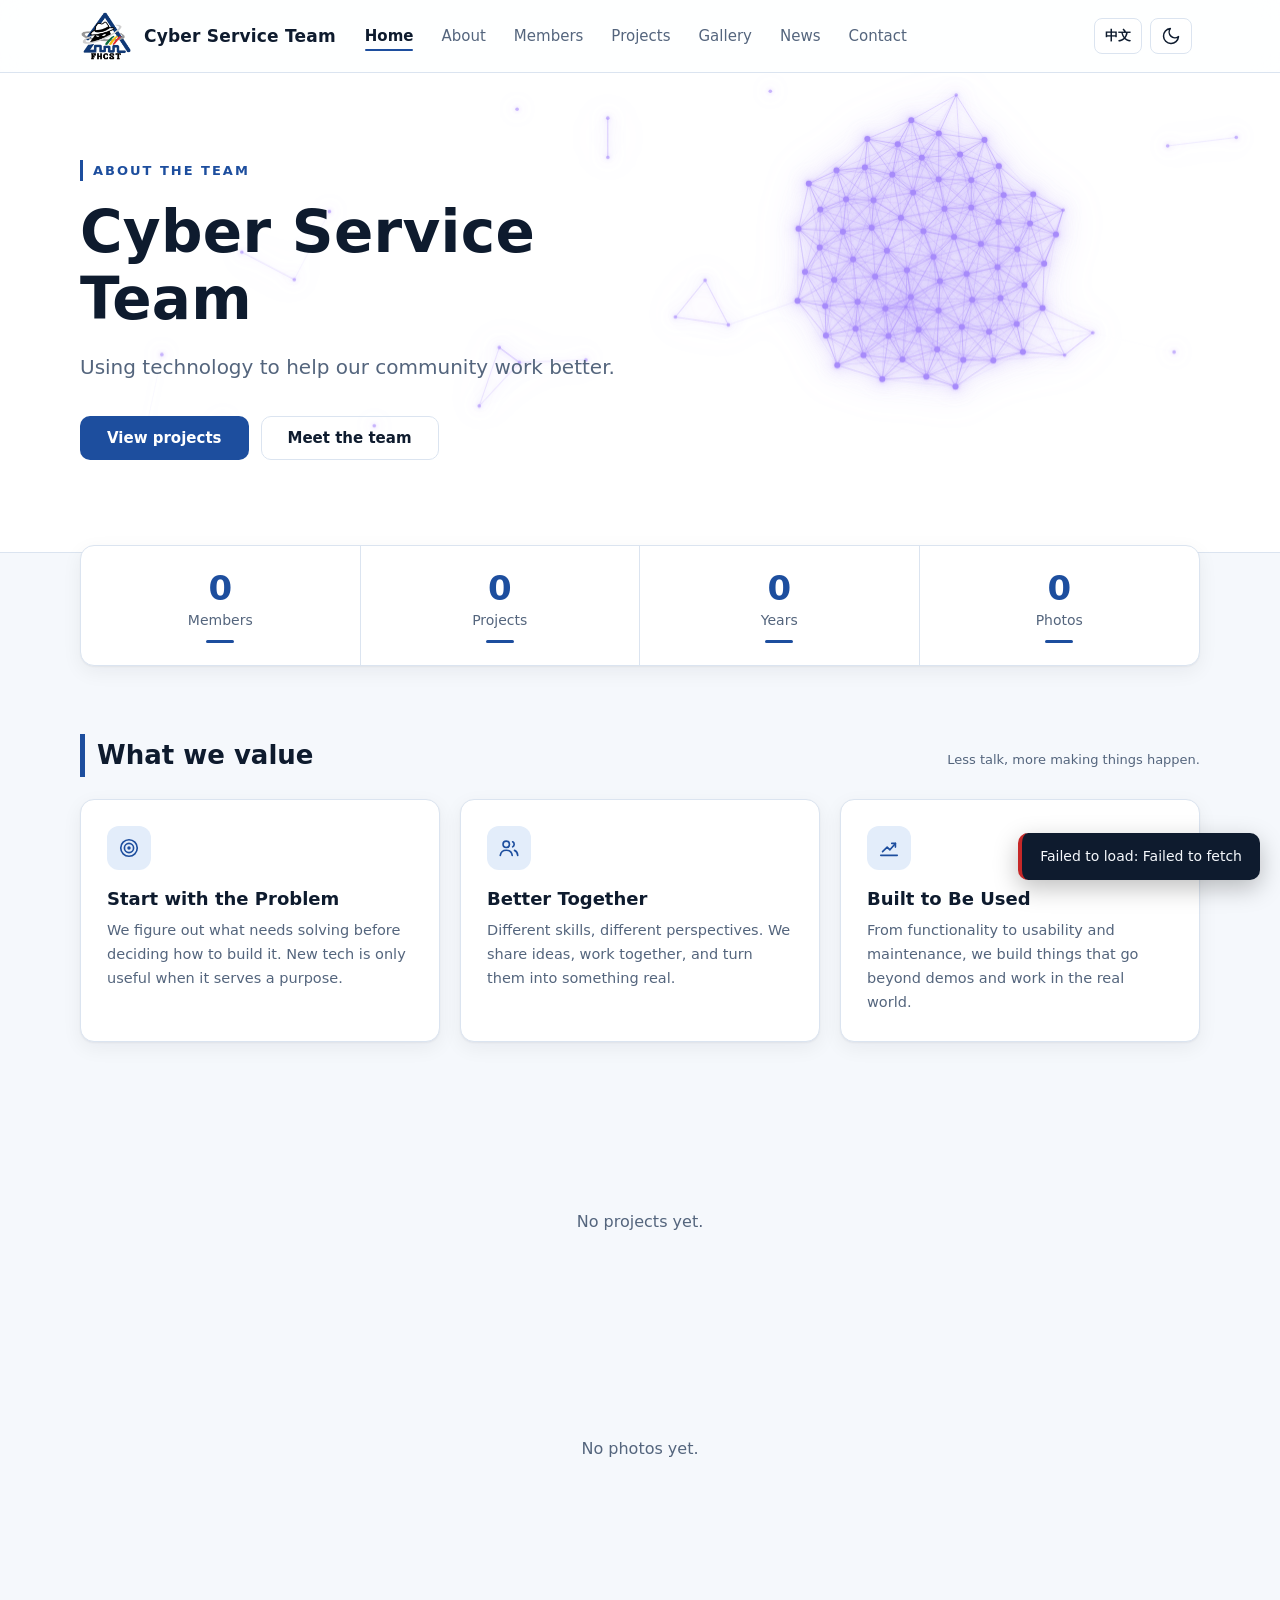
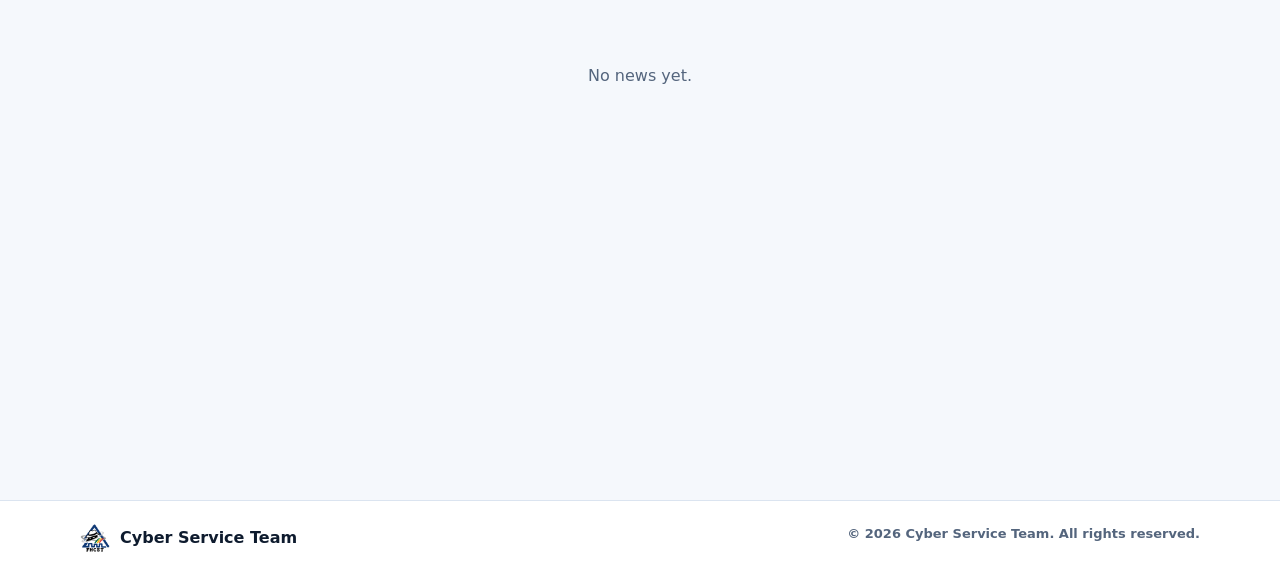
==== docs/index.html @ 02814e6d "Initial commit: clone of cst-introduce with new Apps Script backend Co-Authored-By: Claude Opus 5.5 " ====
<!DOCTYPE html>
<html lang="zh-Hant" data-theme="light">
<head>
  <meta charset="utf-8">
  <meta name="viewport" content="width=device-width, initial-scale=1">
  <meta name="referrer" content="no-referrer">
  <!-- 內容安全政策：只允許自己的腳本、Google 登入、以及 Apps Script API。
       若你的網域伺服器能設定 HTTP 標頭，建議同時在伺服器端設定（見 README）。 -->
  <meta http-equiv="Content-Security-Policy" content="default-src 'none'; script-src 'self' https://accounts.google.com/gsi/client; style-src 'self' https://accounts.google.com/gsi/style 'sha256-RU4sU0AaS8IBGZx8XrGt/pa9A5SLA3dQszGeqT5L3Kw='; img-src 'self' data: blob: https://lh3.googleusercontent.com; connect-src https://script.google.com https://script.googleusercontent.com https://accounts.google.com/gsi/; frame-src https://accounts.google.com/gsi/; form-action 'none'; base-uri 'none'; object-src 'none'">
  <title>團隊介紹</title>
  <link rel="icon" type="image/png" href="favicon.png">
  <link rel="stylesheet" href="style.css?v=8f4352ea60">
  <script src="theme-init.js?v=239436a4cf"></script>
</head>
<body>

  <div class="scroll-progress" id="scroll-progress" aria-hidden="true"></div>

  <a class="skip-link" href="#main" data-i18n="skip">跳到主要內容</a>

  <header class="site-header">
    <div class="header-inner">
      <a class="brand" href="#home-page" data-page="home-page"><span class="brand-mark" aria-hidden="true"><img src="logo.png" alt="" width="52" height="52"></span><span id="brand-name">Team</span></a>

      <nav class="nav-tabs" role="tablist" id="main-nav" data-i18n-aria="nav_label">
        <button class="tab-btn active" role="tab" data-page="home-page" data-i18n="nav_home">首頁</button>
        <button class="tab-btn" role="tab" data-page="team-page" data-i18n="nav_about">關於我們</button>
        <button class="tab-btn" role="tab" data-page="members-page" data-i18n="nav_members">成員</button>
        <button class="tab-btn" role="tab" data-page="projects-page" data-i18n="nav_projects">作品</button>
        <button class="tab-btn" role="tab" data-page="gallery-page" data-i18n="nav_gallery">相簿</button>
        <button class="tab-btn" role="tab" data-page="news-page" data-i18n="nav_news">最新消息</button>
        <button class="tab-btn" role="tab" data-page="contact-page" data-i18n="nav_contact">聯絡我們</button>
        <button class="tab-btn admin-only hidden" role="tab" data-page="admin-page" data-i18n="nav_admin">管理員設定</button>
      </nav>

      <div class="header-tools">
        <button class="icon-btn" id="btn-lang" type="button" data-i18n-aria="switch_lang"><span id="lang-label">EN</span></button>
        <button class="icon-btn" id="btn-theme" type="button" data-i18n-aria="switch_theme">
          <svg class="ic ic-moon" viewBox="0 0 24 24" aria-hidden="true"><path d="M21 12.8A9 9 0 1 1 11.2 3a7 7 0 0 0 9.8 9.8z"/></svg>
          <svg class="ic ic-sun" viewBox="0 0 24 24" aria-hidden="true"><circle cx="12" cy="12" r="4"/><path d="M12 2v2M12 20v2M4.9 4.9l1.4 1.4M17.7 17.7l1.4 1.4M2 12h2M20 12h2M4.9 19.1l1.4-1.4M17.7 6.3l1.4-1.4"/></svg>
        </button>
        <div class="login-area">
          <div class="user-info" id="user-status" role="status" aria-live="polite"></div>
          <div id="g-signin"></div>
          <button class="btn btn-ghost btn-sm hidden" id="btn-logout" type="button" data-i18n="logout">登出</button>
        </div>
      </div>
    </div>
  </header>

  <div class="mode-banner hidden" id="mode-banner" role="note"></div>

  <main id="main" tabindex="-1">

  <!-- ==================== 首頁 ==================== -->
  <div id="home-page" class="page">
    <section class="hero">
      <canvas class="hero-canvas" id="hero-canvas" aria-hidden="true"></canvas>
      <div class="hero-inner">
        <span class="eyebrow" data-i18n="hero_eyebrow">團隊介紹</span>
        <h1 class="hero-headline skeleton" id="home-title">Loading</h1>
        <p class="hero-tagline" id="home-tagline"></p>
        <div class="hero-cta">
          <button class="btn btn-primary btn-lg" type="button" data-page="projects-page" data-i18n="view_projects">查看作品</button>
          <button class="btn btn-secondary btn-lg" type="button" data-page="members-page" data-i18n="meet_members">認識成員</button>
        </div>
        <button class="btn btn-secondary btn-sm admin-only hidden hero-edit" type="button" data-act="open-home" data-i18n="edit_home">編輯首頁文字</button>
      </div>
    </section>

    <div class="container">
      <section class="stats" id="home-stats" data-i18n-aria="stats_label"></section>

      <section class="block c1">
        <div class="block-head"><h2 data-i18n="values_title">我們重視的事</h2><p class="hint" data-i18n="values_sub">比起漂亮的口號，我們更在意實際做出來的成果。</p>
          <button class="btn btn-primary btn-sm admin-only hidden" data-add="values" data-i18n="add_value">+ 新增價值</button></div>
        <div class="values-grid" id="home-values"></div>
      </section>

      <section class="block c2">
        <div class="block-head">
          <h2 data-i18n="featured_projects">精選作品</h2>
          <button class="link-btn" type="button" data-page="projects-page" data-i18n="all_projects">全部作品 →</button>
        </div>
        <div class="project-grid" id="home-projects"></div>
      </section>

      <section class="block c3">
        <div class="block-head">
          <h2 data-i18n="nav_gallery">相簿</h2>
          <button class="link-btn" type="button" data-page="gallery-page" data-i18n="all_photos">查看全部照片 →</button>
        </div>
        <div class="photo-strip" id="home-gallery"></div>
      </section>

      <section class="block c4">
        <div class="block-head">
          <h2 data-i18n="nav_news">最新消息</h2>
          <button class="link-btn" type="button" data-page="news-page" data-i18n="more_news">更多消息 →</button>
        </div>
        <div class="news-list" id="home-news"></div>
      </section>

      <section class="cta-band">
        <div>
          <h2 data-i18n="cta_title">想和我們一起合作嗎？</h2>
          <p data-i18n="cta_text">無論是合作提案，或只是想聊聊，都歡迎來信。</p>
        </div>
        <button class="btn btn-light btn-lg" type="button" data-page="contact-page" data-i18n="nav_contact">聯絡我們</button>
      </section>
    </div>
  </div>

  <div class="container">

    <!-- ==================== 關於我們 ==================== -->
    <div id="team-page" class="page hidden">
      <div class="page-title">
        <h2 data-i18n="nav_about">關於我們</h2>
        <button class="btn btn-primary admin-only hidden" data-act="open-team" data-i18n="edit_team">編輯團隊介紹</button>
      </div>

      <div class="card team-hero-card">
        <div class="team-hero">
          <img id="team-img" class="team-hero-img hidden" alt="">
          <div class="team-hero-overlay">
            <h3 class="team-hero-title skeleton" id="team-title">Loading</h3>
          </div>
        </div>
      </div>

      <div class="card">
        <div class="hero-desc team-description skeleton" id="team-desc"></div>
      </div>

      <div class="card">
        <div class="section-header">
          <h3 class="card-title flush" data-i18n="history">我們的歷程</h3>
          <button class="btn btn-primary btn-sm admin-only hidden" data-add="timeline" data-i18n="add_timeline">+ 新增歷程</button>
        </div>
        <ol class="timeline" id="timeline"></ol>
      </div>
    </div>

    <!-- ==================== 成員 ==================== -->
    <div id="members-page" class="page hidden">
      <div class="page-title">
        <h2 data-i18n="nav_members">成員</h2>
        <button class="btn btn-primary admin-only hidden" data-add="members" data-i18n="add_member">+ 新增成員</button>
      </div>
      <div class="member-grid" id="member-list"></div>
    </div>

    <div id="member-detail-page" class="page hidden">
      <div class="card">
        <button class="btn btn-secondary back-btn" data-act="back-members" data-i18n="back_members">← 返回成員</button>
        <div class="member-detail" id="member-detail-content"></div>
      </div>
    </div>

    <!-- ==================== 作品 ==================== -->
    <div id="projects-page" class="page hidden">
      <div class="page-title"><h2 data-i18n="nav_projects">作品</h2>
        <button class="btn btn-primary admin-only hidden" data-add="projects" data-i18n="add_project">+ 新增作品</button>
      </div>
      <div class="chips" id="project-filters" role="group" data-i18n-aria="project_filter"></div>
      <div class="project-grid" id="project-list"></div>
    </div>

    <!-- ==================== 相簿 ==================== -->
    <div id="gallery-page" class="page hidden">
      <div class="page-title"><h2 data-i18n="nav_gallery">相簿</h2>
        <button class="btn btn-primary admin-only hidden" data-add="photos" data-i18n="add_photo">+ 新增照片</button>
      </div>
      <div class="chips" id="gallery-filters" role="group" data-i18n-aria="album_filter"></div>
      <div class="photo-grid" id="gallery-list"></div>
    </div>

    <!-- ==================== 最新消息 ==================== -->
    <div id="news-page" class="page hidden">
      <div class="page-title"><h2 data-i18n="nav_news">最新消息</h2>
        <button class="btn btn-primary admin-only hidden" data-add="news" data-i18n="add_news">+ 新增消息</button>
      </div>
      <div class="news-list" id="news-list"></div>
    </div>

    <!-- ==================== 聯絡我們 ==================== -->
    <div id="contact-page" class="page hidden">
      <div class="page-title"><h2 data-i18n="nav_contact">聯絡我們</h2>
        <button class="btn btn-primary admin-only hidden" data-add="contact" data-i18n="add_contact">+ 新增聯絡方式</button>
      </div>
      <div class="contact-grid" id="contact-list"></div>
    </div>

    <!-- ==================== 管理員 ==================== -->
    <div id="admin-page" class="page hidden">
      <div class="card">
        <div class="section-header">
          <span class="section-title" data-i18n="admin_title">管理員名單控制</span>
          <div class="section-actions">
            <button class="btn btn-secondary btn-sm local-only hidden" data-act="reset-local" data-i18n="reset_local">重設本機資料</button>
            <button class="btn btn-primary" data-act="open-admin" data-i18n="add_admin">+ 新增管理員</button>
          </div>
        </div>
        <p class="hint" data-i18n="admin_desc">只有列表中的 Email 能取得此系統的編輯與管理權限。</p>
        <div class="table-wrap">
          <table class="admin-table">
            <thead><tr>
              <th data-i18n="th_name">姓名</th><th>Email</th><th data-i18n="th_action">操作</th>
            </tr></thead>
            <tbody id="admin-table-body"></tbody>
          </table>
        </div>
      </div>
    </div>

  </div>
  </main>

  <footer class="site-footer">
    <div class="footer-inner">
      <span class="footer-brand"><img src="logo.png" alt="" width="28" height="28"><span id="footer-name">Team</span></span>
      <span class="hint" id="copyright"></span>
    </div>
  </footer>

  
  
  <!-- 新增管理員 -->
  <div class="modal" id="add-admin-modal" role="dialog" aria-modal="true" aria-labelledby="add-admin-h">
    <div class="modal-content">
      <h3 id="add-admin-h" data-i18n="add_admin_title">新增管理員</h3>
      <div class="form-group"><label for="add-admin-name" data-i18n="admin_name">管理員姓名</label>
        <input type="text" id="add-admin-name" maxlength="100"></div>
      <div class="form-group"><label for="add-admin-email" data-i18n="admin_email">Google Email 帳號</label>
        <input type="email" id="add-admin-email" maxlength="200" placeholder="example@gmail.com"></div>
      <div class="modal-actions">
        <button class="btn btn-secondary" data-close="add-admin-modal" data-i18n="cancel">取消</button>
        <button class="btn btn-primary" id="btn-save-admin" data-act="save-admin" data-i18n="confirm_add">確定新增</button>
      </div>
    </div>
  </div>

  <!-- 通用項目編輯 -->
  <div class="modal" id="item-modal" role="dialog" aria-modal="true" aria-labelledby="item-modal-title">
    <div class="modal-content wide">
      <h3 id="item-modal-title"></h3>
      <div id="item-form"></div>
      <div class="modal-actions">
        <button class="btn btn-secondary" data-close="item-modal" data-i18n="cancel">取消</button>
        <button class="btn btn-primary" id="btn-save-item" data-act="save-item" data-i18n="save">儲存</button>
      </div>
    </div>
  </div>

  <!-- 網站文字編輯 -->
  <div class="modal" id="home-modal" role="dialog" aria-modal="true" aria-labelledby="home-modal-h">
    <div class="modal-content wide">
      <h3 id="home-modal-h" data-i18n="edit_home_title">編輯首頁文字</h3>
      <p class="hint" data-i18n="home_hint">每個欄位都有中文與英文版本；欄位留空或與預設相同，就使用預設文字。團隊名稱請到「關於我們」頁編輯。</p>
      <div id="home-form"></div>
      <div class="modal-actions">
        <button class="btn btn-secondary" data-close="home-modal" data-i18n="cancel">取消</button>
        <button class="btn btn-primary" id="btn-save-home" data-act="save-home" data-i18n="save">儲存</button>
      </div>
    </div>
  </div>

  <!-- 確認視窗 -->
  <div class="modal" id="confirm-modal" role="alertdialog" aria-modal="true" aria-labelledby="confirm-text">
    <div class="modal-content">
      <h3 id="confirm-text"></h3>
      <div class="modal-actions">
        <button class="btn btn-secondary" id="confirm-no" data-i18n="cancel">取消</button>
        <button class="btn btn-danger" id="confirm-yes" data-i18n="confirm_ok">確定</button>
      </div>
    </div>
  </div>

  <!-- 相片燈箱 -->
  <div class="modal lightbox" id="lightbox" role="dialog" aria-modal="true" aria-label="Photo viewer">
    <button class="lb-btn lb-close" id="lb-close" type="button" data-close="lightbox" data-i18n-aria="close">
      <svg class="ic" viewBox="0 0 24 24" aria-hidden="true"><path d="M6 6l12 12M18 6L6 18"/></svg></button>
    <button class="lb-btn lb-prev" id="lb-prev" type="button" data-i18n-aria="prev">
      <svg class="ic" viewBox="0 0 24 24" aria-hidden="true"><path d="M15 5l-7 7 7 7"/></svg></button>
    <figure class="lb-figure">
      <img id="lb-img" alt="">
      <figcaption><span id="lb-caption"></span><span class="lb-count" id="lb-count"></span></figcaption>
    </figure>
    <button class="lb-btn lb-next" id="lb-next" type="button" data-i18n-aria="next">
      <svg class="ic" viewBox="0 0 24 24" aria-hidden="true"><path d="M9 5l7 7-7 7"/></svg></button>
  </div>

  <button class="to-top" id="to-top" type="button" data-i18n-aria="to_top">
    <svg class="ic" viewBox="0 0 24 24" aria-hidden="true"><path d="M12 19V5M5 12l7-7 7 7"/></svg>
  </button>

  <div class="toast-box" id="toast-box" aria-live="polite"></div>

  <script src="config.js?v=2045615661"></script>
  <script src="app.js?v=21e61d7197"></script>
</body>
</html>
---- docs/style.css ----
/* ===== 設計變數：改這裡就能換整站配色 ===== */
:root,:root[data-theme="light"]{
  --bg:#f5f8fc; --surface:#ffffff; --surface2:#eaf0f8; --ink:#0e1b2e; --muted:#54657d; --line:#dbe4f0;
  --accent:#1d4e9e; --accent-d:#153e80; --accent-ink:#ffffff; --accent-soft:#e3edfa;
  --danger:#c62828; --ok:#1b8a4b;
  --shadow:0 1px 2px rgba(16,24,40,.05),0 6px 20px rgba(16,24,40,.06);
  --overlay:rgba(15,23,42,.55);
  --tone1:#dbe6fb; --tone2:#e3ecdf; --tone3:#f1e6d6; --tone4:#e6e1f2; --tone5:#d9ecec; --tone6:#f0dfe2;
  --tone-ink:#2b3445;
  --net:#a78bfa;
  --c1:#1d4e9e; --c1s:#e3edfa; --c2:#1d4e9e; --c2s:#e3edfa; --c3:#1d4e9e; --c3s:#e3edfa; --c4:#1d4e9e; --c4s:#e3edfa;
  --cta-bg:#0f3a72; --cta-ink:#ffffff; --cta-btn-ink:#0f3a72; --cta-deco1:#a78bfa; --cta-deco2:#6aa3ff;
  color-scheme:light;
}
:root[data-theme="dark"]{
  --bg:#0a1220; --surface:#101a2c; --surface2:#16233a; --ink:#e8eef8; --muted:#93a4bd; --line:#22334f;
  --accent:#6aa8ff; --accent-d:#9cc4ff; --accent-ink:#07111f; --accent-soft:#16284a;
  --danger:#ff7b7b; --ok:#4cc38a;
  --shadow:0 1px 2px rgba(0,0,0,.4),0 8px 24px rgba(0,0,0,.35);
  --overlay:rgba(2,6,14,.75);
  --tone1:#1c2a48; --tone2:#1f2e27; --tone3:#33291d; --tone4:#272238; --tone5:#1b3033; --tone6:#34232a;
  --tone-ink:#d5dbe6;
  --net:#4f8cff;
  --c1:#8dbbff; --c1s:#16284a; --c2:#8dbbff; --c2s:#16284a; --c3:#8dbbff; --c3s:#16284a; --c4:#8dbbff; --c4s:#16284a;
  --cta-bg:#16284a; --cta-ink:#e8eef8; --cta-btn-ink:#07111f; --cta-deco1:#5b4bd6; --cta-deco2:#274c99;
  color-scheme:dark;
}
:root{--radius:14px}

*{box-sizing:border-box;font-family:'PingFang TC','Microsoft JhengHei','Noto Sans TC',system-ui,-apple-system,'Segoe UI',sans-serif}
html{scroll-behavior:smooth}
body{background:var(--bg);margin:0;color:var(--ink);line-height:1.65;transition:background .25s,color .25s}
h1,h2,h3,p,figure{margin:0}
:focus-visible{outline:3px solid var(--accent);outline-offset:2px}
.hidden{display:none !important}
.c1{--cc:var(--c1);--cs:var(--c1s)}.c2{--cc:var(--c2);--cs:var(--c2s)}
.c3{--cc:var(--c3);--cs:var(--c3s)}.c4{--cc:var(--c4);--cs:var(--c4s)}
.skip-link{position:absolute;left:-999px;top:8px;background:var(--accent);color:var(--accent-ink);padding:8px 14px;border-radius:8px;z-index:3000}
.skip-link:focus{left:8px}
.ic{width:20px;height:20px;fill:none;stroke:currentColor;stroke-width:1.8;stroke-linecap:round;stroke-linejoin:round}

/* ---------- Header ---------- */
.site-header{position:sticky;top:0;z-index:60;background:color-mix(in srgb,var(--surface) 88%,transparent);
  backdrop-filter:blur(12px);border-bottom:1px solid var(--line)}
.header-inner{max-width:1160px;margin:0 auto;padding:10px 20px;display:flex;align-items:center;gap:16px;flex-wrap:wrap}
.brand{display:flex;align-items:center;gap:12px;font-weight:800;font-size:17px;color:var(--ink);text-decoration:none;letter-spacing:.2px}
.brand-mark{display:inline-grid;place-items:center;flex-shrink:0}
.brand-mark img{width:52px;height:52px;object-fit:contain;display:block;transition:transform .3s cubic-bezier(.2,.9,.3,1.3)}
.brand:hover .brand-mark img{transform:scale(1.08) rotate(-3deg)}
.footer-brand{display:inline-flex;align-items:center;gap:10px}
.footer-brand img{width:30px;height:30px;object-fit:contain;display:block}
/* 夜間：以白色細描邊讓黑色的帽子與文字在深色背景上仍清楚可見 */
:root[data-theme="dark"] .brand-mark img,:root[data-theme="dark"] .footer-brand img{
  filter:drop-shadow(1px 0 0 #fff) drop-shadow(-1px 0 0 #fff) drop-shadow(0 1px 0 #fff) drop-shadow(0 -1px 0 #fff)}
.nav-tabs{display:flex;gap:2px;flex:1;overflow-x:auto;scrollbar-width:none}
.nav-tabs::-webkit-scrollbar{display:none}
.tab-btn{border:none;background:none;cursor:pointer;color:var(--muted);font-size:15px;padding:8px 13px;border-radius:8px;white-space:nowrap;
  position:relative;transition:color .2s,background .2s}
.tab-btn:hover{color:var(--ink);background:var(--surface2)}
.tab-btn.active{color:var(--ink);font-weight:700}
.tab-btn::after{content:"";position:absolute;left:13px;right:13px;bottom:2px;height:2px;border-radius:2px;background:var(--accent);transform:scaleX(0);transition:transform .3s cubic-bezier(.2,.7,.2,1)}
.tab-btn.active::after{transform:scaleX(1)}
.tab-btn:hover::after{transform:scaleX(.5)}
.tab-btn.active:hover::after{transform:scaleX(1)}
.header-tools{display:flex;align-items:center;gap:8px}
.icon-btn{height:36px;min-width:36px;padding:0 10px;border-radius:8px;border:1px solid var(--line);background:var(--surface);color:var(--ink);
  cursor:pointer;display:inline-flex;align-items:center;justify-content:center;font-size:13px;font-weight:700;transition:background .2s,border-color .2s}
.icon-btn:hover{background:var(--surface2);border-color:var(--muted)}
.ic-sun{display:none}
:root[data-theme="dark"] .ic-sun{display:block}
:root[data-theme="dark"] .ic-moon{display:none}
.login-area{display:flex;align-items:center;gap:8px}
.user-info{font-size:13px;color:var(--muted);max-width:220px;overflow:hidden;text-overflow:ellipsis;white-space:nowrap}
#g-signin{min-height:34px;display:flex;align-items:center}

/* ---------- Layout ---------- */
main:focus{outline:none}
.container{max-width:1160px;margin:0 auto;padding:36px 20px 20px}
.page{animation:fade .3s ease}
@keyframes fade{from{opacity:0;transform:translateY(6px)}to{opacity:1;transform:none}}
.page-title{display:flex;justify-content:space-between;align-items:center;gap:12px;flex-wrap:wrap;margin-bottom:24px}
.page-title h2{font-size:30px;font-weight:800;letter-spacing:.2px}
.card{background:var(--surface);border-radius:var(--radius);padding:30px;margin-bottom:24px;box-shadow:var(--shadow);border:1px solid var(--line)}
.card-title{font-size:20px;margin-bottom:18px}
.section-header{display:flex;justify-content:space-between;align-items:center;margin-bottom:16px;gap:10px;flex-wrap:wrap}
.section-title{font-size:20px;font-weight:700}
.hint{color:var(--muted);font-size:13px}

/* ---------- Buttons ---------- */
.btn{padding:9px 18px;border:1px solid transparent;border-radius:10px;cursor:pointer;font-size:14px;font-weight:600;
  background:var(--surface2);color:var(--ink);transition:background .2s,border-color .2s,transform .1s}
.btn:active{transform:scale(.98)}
.btn:disabled{cursor:not-allowed;opacity:.6}
.btn-primary{background:var(--accent);color:var(--accent-ink)}
.btn-primary:hover{background:var(--accent-d)}
.btn-secondary{background:transparent;border-color:var(--line);color:var(--ink)}
.btn-secondary:hover{background:var(--surface2);border-color:var(--muted)}
.btn-danger{background:var(--danger);color:#fff}
.btn-ghost{background:transparent;border-color:var(--line);color:var(--muted)}
.btn-ghost:hover{color:var(--ink);border-color:var(--muted)}
.btn-lg{padding:12px 26px;font-size:15px}
.btn-sm{padding:5px 12px;font-size:13px}
.link-btn{border:none;background:none;color:var(--accent);font-weight:700;cursor:pointer;font-size:15px;padding:0}
.link-btn:hover{text-decoration:underline}
.back-btn{margin-bottom:26px}

/* ---------- Hero ---------- */
.hero{background:var(--surface);border-bottom:1px solid var(--line);padding:84px 20px 92px;position:relative;overflow:hidden}
.hero::before{display:none;content:"";position:absolute;inset:0;opacity:.5;
  background-image:linear-gradient(var(--line) 1px,transparent 1px),linear-gradient(90deg,var(--line) 1px,transparent 1px);
  background-size:48px 48px;mask-image:linear-gradient(90deg,transparent 30%,#000 100%);-webkit-mask-image:linear-gradient(90deg,transparent 30%,#000 100%)}
.hero-inner{position:relative;max-width:1160px;margin:0 auto;padding:0 20px}
.eyebrow{display:inline-block;color:var(--c4);font-size:13px;font-weight:700;letter-spacing:2px;text-transform:uppercase;
  border-left:3px solid var(--c4);padding-left:10px;margin-bottom:18px}
.hero-headline{font-size:clamp(34px,5.5vw,58px);font-weight:900;line-height:1.15;max-width:640px;letter-spacing:.3px}
.hero-tagline{font-size:clamp(16px,2vw,20px);color:var(--muted);margin-top:18px;max-width:560px}
.hero-cta{display:flex;gap:12px;flex-wrap:wrap;margin-top:32px}

/* ---------- Stats ---------- */
.stats{display:grid;grid-template-columns:repeat(4,1fr);margin-top:-44px;position:relative;z-index:3;background:var(--surface);
  border:1px solid var(--line);border-radius:var(--radius);box-shadow:var(--shadow)}
.stat{padding:22px;text-align:center;border-right:1px solid var(--line)}
.stat:last-child{border-right:none}
.stat-num{font-size:34px;font-weight:800;color:var(--cc);line-height:1.2}
.stat::after{content:"";display:block;width:28px;height:3px;border-radius:3px;background:var(--cc);margin:8px auto 0}
.stat-label{color:var(--muted);font-size:14px}

/* ---------- Blocks ---------- */
.block{margin-top:68px}
.block-head{display:flex;align-items:baseline;justify-content:space-between;gap:12px;flex-wrap:wrap;margin-bottom:22px}
.block-head h2{font-size:26px;font-weight:800;border-left:5px solid var(--cc,var(--accent));padding-left:12px}
.values-grid{display:grid;grid-template-columns:repeat(3,1fr);gap:20px}
.value-card{border-top:3px solid var(--cc);background:var(--surface);border:1px solid var(--line);border-radius:var(--radius);padding:26px;box-shadow:var(--shadow)}
.value-icon{width:44px;height:44px;border-radius:12px;background:var(--cs,var(--accent-soft));color:var(--cc,var(--accent));display:grid;place-items:center;margin-bottom:14px}
.value-icon .ic{width:22px;height:22px}
.value-card h3{font-size:18px;margin-bottom:6px}
.value-card p{color:var(--muted);font-size:14.5px}
.cta-band{margin:76px 0 30px;background:var(--cta-bg);color:var(--cta-ink);border-radius:var(--radius);
  padding:36px;display:flex;align-items:center;justify-content:space-between;gap:20px;flex-wrap:wrap;position:relative;overflow:hidden}
.cta-band::before{content:"";position:absolute;right:230px;top:-70px;width:150px;height:150px;border-radius:50%;background:var(--cta-deco1);opacity:.9}
.cta-band::after{content:"";position:absolute;right:370px;bottom:-56px;width:100px;height:100px;border-radius:30px;background:var(--cta-deco2);opacity:.85;transform:rotate(20deg)}
.cta-band>*{position:relative;z-index:1}
.cta-band h2{font-size:24px;margin-bottom:6px}.cta-band p{opacity:.85}
.btn-light{background:#fff;color:var(--cta-btn-ink)}.btn-light:hover{background:#f1f5f9}

/* ---------- Projects ---------- */
.chips{display:flex;gap:8px;flex-wrap:wrap;margin-bottom:22px}
.chip{border:1px solid var(--line);background:var(--surface);color:var(--muted);padding:6px 16px;border-radius:999px;cursor:pointer;font-size:14px}
.chip:hover{border-color:var(--accent);color:var(--accent)}
.chip.active{background:var(--cc,var(--accent));border-color:var(--cc,var(--accent));color:#fff}
:root[data-theme="dark"] .chip.active{color:#0b1220}
.project-grid{display:grid;grid-template-columns:repeat(3,minmax(0,1fr));gap:22px}
.project-card{background:var(--surface);border:1px solid var(--line);border-radius:var(--radius);overflow:hidden;box-shadow:var(--shadow);
  transition:transform .2s,border-color .2s}
.project-card:hover{transform:translateY(-4px);border-color:var(--muted)}
.project-cover{height:140px;display:flex;align-items:flex-end;padding:14px 18px;font-size:64px;font-weight:900;line-height:1;background:var(--cs);color:var(--cc);position:relative;overflow:hidden}
.project-cover::after{content:"";position:absolute;right:-26px;top:-26px;width:110px;height:110px;border-radius:50%;background:var(--cc);opacity:.18}
.project-cover span{position:relative;opacity:.85}
.project-body{padding:20px}
.tag{display:inline-block;background:var(--cs,var(--accent-soft));color:var(--cc,var(--accent));font-size:12px;font-weight:700;padding:2px 10px;border-radius:6px;margin-bottom:8px}
.project-body h3{font-size:18px;margin-bottom:6px}
.project-body p{color:var(--muted);font-size:14.5px}

/* ---------- Gallery ---------- */
.photo-grid{columns:3;column-gap:18px}
.photo{display:block;width:100%;break-inside:avoid;margin:0 0 18px;padding:0;border:1px solid var(--line);border-radius:12px;overflow:hidden;
  background:var(--surface);cursor:zoom-in;position:relative;box-shadow:var(--shadow);text-align:left;font:inherit;color:inherit}
.photo img{display:block;width:100%;height:auto;transition:transform .35s}
.photo:hover img{transform:scale(1.03)}
.photo-cap{position:absolute;left:0;right:0;bottom:0;padding:26px 14px 10px;color:#fff;font-size:13.5px;opacity:0;transition:opacity .2s;
  background:linear-gradient(transparent,rgba(0,0,0,.65))}
.photo:hover .photo-cap,.photo:focus-visible .photo-cap{opacity:1}
.photo-strip{display:grid;grid-template-columns:repeat(6,1fr);gap:12px}
.photo-strip .photo{margin:0;aspect-ratio:1/1}
.photo-strip .photo img{height:100%;object-fit:cover}

.lightbox{background:var(--overlay);flex-direction:row;gap:14px;padding:16px}
.lb-figure{max-width:min(1000px,calc(100% - 140px));max-height:100%;display:flex;flex-direction:column;align-items:center;gap:12px}
.lb-figure img{max-width:100%;max-height:78vh;border-radius:10px;background:var(--surface)}
.lb-figure figcaption{color:#fff;font-size:15px;text-align:center;display:flex;flex-direction:column;gap:2px}
.lb-count{opacity:.65;font-size:13px}
.lb-btn{width:46px;height:46px;border-radius:50%;border:1px solid rgba(255,255,255,.35);background:rgba(255,255,255,.1);color:#fff;
  cursor:pointer;display:grid;place-items:center;flex-shrink:0}
.lb-btn:hover{background:rgba(255,255,255,.22)}
.lb-close{position:absolute;top:16px;right:16px}

/* ---------- News ---------- */
.news-list{display:flex;flex-direction:column;gap:14px}
.news-item{display:flex;gap:20px;align-items:flex-start;background:var(--surface);border:1px solid var(--line);border-radius:var(--radius);padding:20px 24px;box-shadow:var(--shadow)}
.news-date{flex-shrink:0;text-align:center;color:var(--cc);border-radius:12px;padding:8px 14px;min-width:72px;background:var(--cs)}
.news-date b{display:block;font-size:24px;line-height:1.1}.news-date span{font-size:12px;opacity:.85}
.news-item h3{font-size:18px;margin-bottom:4px}.news-item p{color:var(--muted);font-size:14.5px}

/* ---------- Contact ---------- */
.contact-grid{display:grid;grid-template-columns:repeat(3,1fr);gap:20px}
.contact-card{border-top:3px solid var(--cc);background:var(--surface);border:1px solid var(--line);border-radius:var(--radius);padding:28px;text-align:center;box-shadow:var(--shadow)}
.contact-card .value-icon{margin:0 auto 14px}
.contact-card h3{font-size:17px;margin-bottom:6px}
.contact-card p{color:var(--muted);word-break:break-all}

/* ---------- About ---------- */
.team-hero-card{padding:0;overflow:hidden}
.team-hero{position:relative;min-height:340px;background:var(--surface2);display:flex;align-items:center;justify-content:center;overflow:hidden}
.team-hero:has(.team-hero-img.hidden){min-height:130px;justify-content:flex-start}
.team-hero-img{width:100%;height:340px;object-fit:cover;display:block}
.team-hero-overlay{position:absolute;left:0;right:0;bottom:0;padding:60px 32px 26px;background:linear-gradient(transparent,rgba(0,0,0,.72))}
.team-hero:has(.team-hero-img.hidden) .team-hero-overlay{position:static;background:none}
.team-hero-title{color:#fff;font-size:32px}
.team-hero:has(.team-hero-img.hidden) .team-hero-title{color:var(--ink)}
.hero-desc{line-height:2;color:var(--muted);white-space:pre-wrap;font-size:16px;min-height:100px}
.timeline{list-style:none;margin:0;padding:0 0 0 22px;border-left:2px solid var(--line)}
.timeline li{position:relative;padding:0 0 22px 22px}
.timeline li::before{content:"";position:absolute;left:-30px;top:7px;width:10px;height:10px;border-radius:50%;background:var(--cc,var(--accent));box-shadow:0 0 0 4px var(--surface)}
.timeline b{color:var(--cc,var(--ink))}
.timeline p{color:var(--muted);font-size:14.5px}

/* ---------- Members ---------- */
.member-grid{display:grid;grid-template-columns:repeat(3,minmax(0,1fr));gap:22px}
.member-wrap{display:flex;flex-direction:column;gap:10px}
.member-card{border-top:3px solid var(--cc);background:var(--surface);border:1px solid var(--line);border-radius:var(--radius);padding:28px 22px;text-align:center;cursor:pointer;
  transition:transform .2s,border-color .2s;width:100%;font:inherit;color:inherit;box-shadow:var(--shadow)}
.member-card:hover,.member-card:focus-visible{transform:translateY(-4px)}
.member-card-avatar{width:120px;height:120px;border-radius:50%;object-fit:cover;margin-bottom:14px;background:var(--surface2);border:3px solid var(--surface);
  box-shadow:0 0 0 3px var(--cs)}
.member-card-name{font-size:20px;font-weight:800}
.member-card-role{color:var(--cc,var(--accent));font-size:14.5px;font-weight:600;margin-top:2px}
.member-card-hint{color:var(--muted);font-size:13px;margin-top:12px}
.member-card-admin{display:flex;justify-content:center;gap:8px}
.member-detail{max-width:820px;margin:0 auto}
.member-detail-header{display:flex;align-items:center;gap:32px;padding-bottom:28px;border-bottom:1px solid var(--line)}
.member-detail-avatar{width:170px;height:170px;border-radius:50%;object-fit:cover;flex-shrink:0;box-shadow:0 0 0 1px var(--line);background:var(--surface2)}
.member-detail-name{font-size:32px;font-weight:800;margin:0 0 6px}
.member-detail-role{color:var(--cc,var(--accent));font-size:19px;font-weight:600}
.member-detail-body{padding-top:28px}
.member-detail-body h3{margin-bottom:12px}
.member-detail-responsibilities{font-size:16px;line-height:2;white-space:pre-wrap;color:var(--muted);background:var(--surface2);border-radius:12px;padding:22px}
.empty{color:var(--muted);text-align:center;grid-column:1/-1;padding:34px 0}

/* ---------- Admin ---------- */
.table-wrap{overflow-x:auto}
.admin-table{width:100%;border-collapse:collapse;margin-top:14px}
.admin-table th,.admin-table td{border-bottom:1px solid var(--line);padding:12px;text-align:left}
.admin-table th{color:var(--muted);font-size:13px;font-weight:600}

/* ---------- Footer ---------- */
.site-footer{margin-top:50px;border-top:1px solid var(--line);background:var(--surface)}
.footer-inner{max-width:1160px;margin:0 auto;padding:22px 20px;display:flex;justify-content:space-between;gap:10px;flex-wrap:wrap;font-weight:700}

/* ---------- Modal / form / toast ---------- */
.modal{display:none;position:fixed;inset:0;background:var(--overlay);backdrop-filter:blur(3px);justify-content:center;align-items:center;z-index:1000;padding:20px}
.modal-content{background:var(--surface);color:var(--ink);padding:28px;border-radius:var(--radius);width:480px;max-width:100%;max-height:90vh;overflow-y:auto;
  box-shadow:0 24px 60px rgba(0,0,0,.35);border:1px solid var(--line);animation:fade .2s ease}
.modal-content h3{margin-bottom:16px;font-size:20px}
.modal-actions{display:flex;justify-content:flex-end;gap:8px;margin-top:8px}
.form-group{margin-bottom:15px}
.form-group label{display:block;margin-bottom:5px;font-weight:700;font-size:14px}
.form-group input,.form-group textarea{width:100%;padding:10px 12px;border:1px solid var(--line);border-radius:10px;font-size:14px;background:var(--bg);color:var(--ink)}
.form-group input:focus,.form-group textarea:focus{border-color:var(--accent);outline:none;box-shadow:0 0 0 3px var(--accent-soft)}
.img-preview{display:block;max-width:100%;max-height:160px;margin-top:8px;border-radius:10px}
.toast-box{position:fixed;right:20px;bottom:20px;display:flex;flex-direction:column;gap:10px;z-index:2000;max-width:calc(100% - 40px)}
.toast{background:var(--ink);color:var(--bg);padding:12px 18px;border-radius:10px;box-shadow:0 8px 24px rgba(0,0,0,.25);font-size:14px;animation:fade .25s ease;border-left:4px solid var(--accent)}
.toast.error{border-left-color:var(--danger)}.toast.ok{border-left-color:var(--ok)}
.skeleton{background:linear-gradient(90deg,var(--surface2) 25%,var(--line) 50%,var(--surface2) 75%);background-size:200% 100%;
  animation:shine 1.3s infinite;border-radius:8px;color:transparent !important}
@keyframes shine{to{background-position:-200% 0}}

/* ---------- Responsive ---------- */
@media (max-width:760px){.cta-band::before,.cta-band::after{display:none}}
@media (max-width:960px){
  .stats{grid-template-columns:repeat(2,1fr)}
  .stat:nth-child(2){border-right:none}.stat:nth-child(-n+2){border-bottom:1px solid var(--line)}
  .values-grid,.project-grid,.member-grid,.contact-grid{grid-template-columns:repeat(2,minmax(0,1fr))}
  .photo-grid{columns:2}.photo-strip{grid-template-columns:repeat(3,1fr)}
}
@media (max-width:640px){
  .header-inner{gap:8px;padding:10px 14px}
  .nav-tabs{order:3;flex:0 0 100%}
  .header-tools{margin-left:auto}
  .user-info{display:none}
  .hero{padding:56px 6px 76px}
  .values-grid,.project-grid,.member-grid,.contact-grid{grid-template-columns:1fr}
  .photo-grid{columns:1}.photo-strip{grid-template-columns:repeat(2,1fr)}
  .container{padding:28px 14px 10px}
  .card{padding:20px}
  .member-detail-header{flex-direction:column;text-align:center}
  .member-detail-avatar{width:140px;height:140px}
  .news-item{flex-direction:column;gap:12px}
  .cta-band{padding:24px}
  .lightbox{flex-wrap:wrap;align-content:center}
  .lb-figure{max-width:100%;order:1;flex:0 0 100%}
  .lb-prev{order:2}.lb-next{order:3}
}
@media (prefers-reduced-motion:reduce){*{animation:none !important;transition:none !important}html{scroll-behavior:auto}}


/* ================= 動態效果 ================= */
.scroll-progress{position:fixed;left:0;top:0;height:3px;width:100%;transform:scaleX(0);transform-origin:left;z-index:3000;
  background:linear-gradient(90deg,var(--accent),var(--net));pointer-events:none}
.site-header{transition:box-shadow .3s,background .3s}
.site-header.scrolled{box-shadow:0 4px 20px rgba(16,24,40,.10)}
.site-header .header-inner{transition:padding .3s}
.site-header.scrolled .header-inner{padding-top:6px;padding-bottom:6px}

/* 捲動進場 */
:root .reveal{opacity:0;transform:translateY(26px);transition:opacity .65s ease,transform .65s cubic-bezier(.2,.7,.2,1)}
:root .reveal.in{opacity:1;transform:none}
:root .reveal:nth-child(2){transition-delay:.08s}:root .reveal:nth-child(3){transition-delay:.16s}
:root .reveal:nth-child(4){transition-delay:.24s}:root .reveal:nth-child(5){transition-delay:.32s}:root .reveal:nth-child(6){transition-delay:.4s}

/* 首頁橫幅依序進場 */
.hero-inner>*{animation:rise .8s cubic-bezier(.2,.7,.2,1) both}
.hero-inner>:nth-child(2){animation-delay:.1s}.hero-inner>:nth-child(3){animation-delay:.2s}.hero-inner>:nth-child(4){animation-delay:.3s}
@keyframes rise{from{opacity:0;transform:translateY(24px)}to{opacity:1;transform:none}}
@keyframes pop{from{opacity:0;transform:scale(.6) rotate(-8deg)}to{opacity:1;transform:none}}
@keyframes bob{0%,100%{transform:translateY(0)}50%{transform:translateY(-12px)}}
.cta-band::before{animation:bob 7s ease-in-out infinite}
.cta-band::after{animation:bob 6s ease-in-out -2s infinite}
.eyebrow{position:relative}

/* 互動回饋 */
.btn,.chip,.icon-btn{transition:transform .2s,background .2s,border-color .2s,box-shadow .2s,color .2s}
.btn-primary:hover,.btn-light:hover{transform:translateY(-2px);box-shadow:0 8px 18px rgba(29,78,158,.30)}
.btn-secondary:hover{transform:translateY(-2px)}
.chip:hover{transform:translateY(-2px)}
.icon-btn:hover{transform:rotate(-8deg) scale(1.06)}
.icon-btn:active{transform:scale(.94)}
.value-card,.contact-card,.news-item,.stat{transition:transform .25s,box-shadow .25s,border-color .25s}
.value-card:hover,.contact-card:hover{transform:translateY(-6px);box-shadow:0 14px 30px rgba(16,24,40,.12)}
.news-item:hover{transform:translateX(6px)}
.value-icon{transition:transform .35s cubic-bezier(.2,.9,.3,1.4)}
.value-card:hover .value-icon,.contact-card:hover .value-icon{transform:scale(1.15) rotate(-6deg)}
.project-cover::after{transition:transform .5s cubic-bezier(.2,.7,.2,1)}
.project-card:hover .project-cover::after{transform:scale(1.7)}
.project-cover span{transition:transform .4s cubic-bezier(.2,.9,.3,1.3)}
.project-card:hover .project-cover span{transform:translateX(6px) scale(1.06)}
.member-card-avatar{transition:transform .4s cubic-bezier(.2,.9,.3,1.3),box-shadow .3s}
.member-card:hover .member-card-avatar{transform:scale(1.07);box-shadow:0 0 0 5px var(--cs)}
.link-btn{position:relative;transition:letter-spacing .25s}
.link-btn:hover{text-decoration:none;letter-spacing:.6px}
.timeline li::before{transition:transform .3s}
.timeline li:hover::before{transform:scale(1.5)}
.photo{transition:transform .3s,box-shadow .3s}
.photo:hover{transform:translateY(-4px);box-shadow:0 14px 30px rgba(16,24,40,.18)}

/* 頁面切換 */
.page{animation:fade .45s cubic-bezier(.2,.7,.2,1)}
.skeleton{animation:shine 1.3s infinite}

/* 燈箱 */
.modal[style*="flex"]{animation:fadeIn .2s ease}
@keyframes fadeIn{from{opacity:0}to{opacity:1}}
.lb-figure img.lb-in{animation:lbIn .35s cubic-bezier(.2,.7,.2,1)}
@keyframes lbIn{from{opacity:0;transform:scale(.96)}to{opacity:1;transform:none}}
.lb-btn{transition:background .2s,transform .2s}
.lb-btn:hover{transform:scale(1.1)}

/* 回到頂部 */
.to-top{position:fixed;right:20px;bottom:76px;width:46px;height:46px;border-radius:50%;border:1px solid var(--line);background:var(--surface);color:var(--ink);
  display:grid;place-items:center;cursor:pointer;box-shadow:var(--shadow);z-index:900;opacity:0;transform:translateY(16px) scale(.8);pointer-events:none;
  transition:opacity .3s,transform .3s,background .2s}
.to-top.show{opacity:1;transform:none;pointer-events:auto}
.to-top:hover{background:var(--accent);color:var(--accent-ink);transform:translateY(-3px)}

@media (prefers-reduced-motion:reduce){
  :root .reveal{opacity:1;transform:none}
}


/* ===== 首頁互動粒子網絡 ===== */
.hero{cursor:default}
.hero-canvas{position:absolute;inset:0;width:100%;height:100%;display:block;z-index:1}
.hero-inner{z-index:2;pointer-events:none}
.hero-inner .btn,.hero-inner a{pointer-events:auto}

/* 深色模式：粒子網絡發光（以 GPU 濾鏡疊出光暈） */
:root[data-theme="dark"] .hero-canvas{
  filter:drop-shadow(0 0 3px rgba(96,165,255,.95)) drop-shadow(0 0 10px rgba(59,130,246,.75)) drop-shadow(0 0 26px rgba(37,99,235,.5))}

/* 淺色模式：淡紫色光暈 */
:root[data-theme="light"] .hero-canvas{
  filter:drop-shadow(0 0 2px rgba(196,170,255,.95)) drop-shadow(0 0 8px rgba(167,139,250,.65)) drop-shadow(0 0 20px rgba(139,108,240,.35))}

/* ===== 首頁文字編輯 ===== */
.hero-edit{margin-top:18px;pointer-events:auto}
.modal-content.wide{width:760px}
.home-group{border:1px solid var(--line);border-radius:12px;padding:14px 16px;margin:14px 0;background:var(--surface2)}
.home-group h4{margin:0 0 10px;font-size:14px;color:var(--accent)}
.home-row{margin-bottom:12px}
.home-row>label{display:block;font-weight:700;font-size:13px;margin-bottom:5px}
.home-pair{display:grid;grid-template-columns:1fr 1fr;gap:10px}
.home-pair .lang-tag{display:block;font-size:11px;color:var(--muted);margin-bottom:3px}
.home-pair input,.home-pair textarea{width:100%;padding:9px 11px;border:1px solid var(--line);border-radius:10px;font-size:14px;background:var(--bg);color:var(--ink)}
.home-pair input:focus,.home-pair textarea:focus{border-color:var(--accent);outline:none;box-shadow:0 0 0 3px var(--accent-soft)}
@media (max-width:640px){.home-pair{grid-template-columns:1fr}}

/* 管理員登入後導覽列較擠：縮小登入資訊，窄螢幕時隱藏，保留完整頁籤文字 */
.user-info{max-width:150px}
.tab-btn{flex-shrink:0}
@media (max-width:1320px){.user-info{display:none}}

/* ===== 管理員控制列（新增 / 編輯 / 刪除 / 排序） ===== */
.item-admin{display:flex;gap:6px;margin-top:14px;justify-content:flex-end}
.icon-mini{width:32px;height:32px;border-radius:8px;border:1px solid var(--line);background:var(--surface);color:var(--ink);cursor:pointer;
  display:inline-grid;place-items:center;transition:background .2s,border-color .2s,color .2s,transform .15s}
.icon-mini .ic{width:16px;height:16px}
.icon-mini:hover:not(:disabled){background:var(--accent-soft);border-color:var(--accent);color:var(--accent);transform:translateY(-1px)}
.icon-mini.danger:hover:not(:disabled){background:var(--danger);border-color:var(--danger);color:#fff}
.icon-mini:disabled{opacity:.35;cursor:not-allowed}
.member-card-admin .item-admin{margin-top:0;justify-content:center}
.timeline .item-admin{justify-content:flex-start;margin-top:8px}
.news-body{flex:1;min-width:0}
.import-row{grid-column:1/-1;text-align:center;padding-top:6px}
.photo-wrap{position:relative;break-inside:avoid;margin:0 0 18px}
.photo-wrap .photo{margin:0}
.photo-wrap .item-admin{position:absolute;top:8px;right:8px;margin:0;padding:4px;border-radius:10px;background:color-mix(in srgb,var(--surface) 92%,transparent);box-shadow:var(--shadow)}
.photo-strip .photo-wrap{margin:0;aspect-ratio:1/1}
.photo-strip .photo-wrap .photo{height:100%}
select{width:100%;padding:10px 12px;border:1px solid var(--line);border-radius:10px;font-size:14px;background:var(--bg);color:var(--ink)}
#item-form .home-row input[type=text],#item-form .home-row input[type=date]{width:100%;padding:10px 12px;border:1px solid var(--line);border-radius:10px;font-size:14px;background:var(--bg);color:var(--ink)}
.block-head .btn{margin-left:auto}

/* 成員信箱 */
.member-detail-mail{display:inline-flex;align-items:center;gap:8px;margin-top:12px;color:var(--accent);font-weight:600;font-size:15px;text-decoration:none;
  padding:6px 12px;border-radius:999px;background:var(--accent-soft);word-break:break-all;transition:transform .2s,background .2s}
.member-detail-mail:hover{transform:translateY(-2px);text-decoration:underline}
.member-detail-mail .ic{width:18px;height:18px;flex-shrink:0}

.card-title.flush{margin:0}
.section-actions{display:flex;gap:8px;flex-wrap:wrap}
.mode-banner{background:var(--accent-soft);color:var(--accent);border-bottom:1px solid var(--line);padding:8px 20px;text-align:center;font-size:13.5px;font-weight:600}
.mode-banner a{color:inherit;text-decoration:underline}
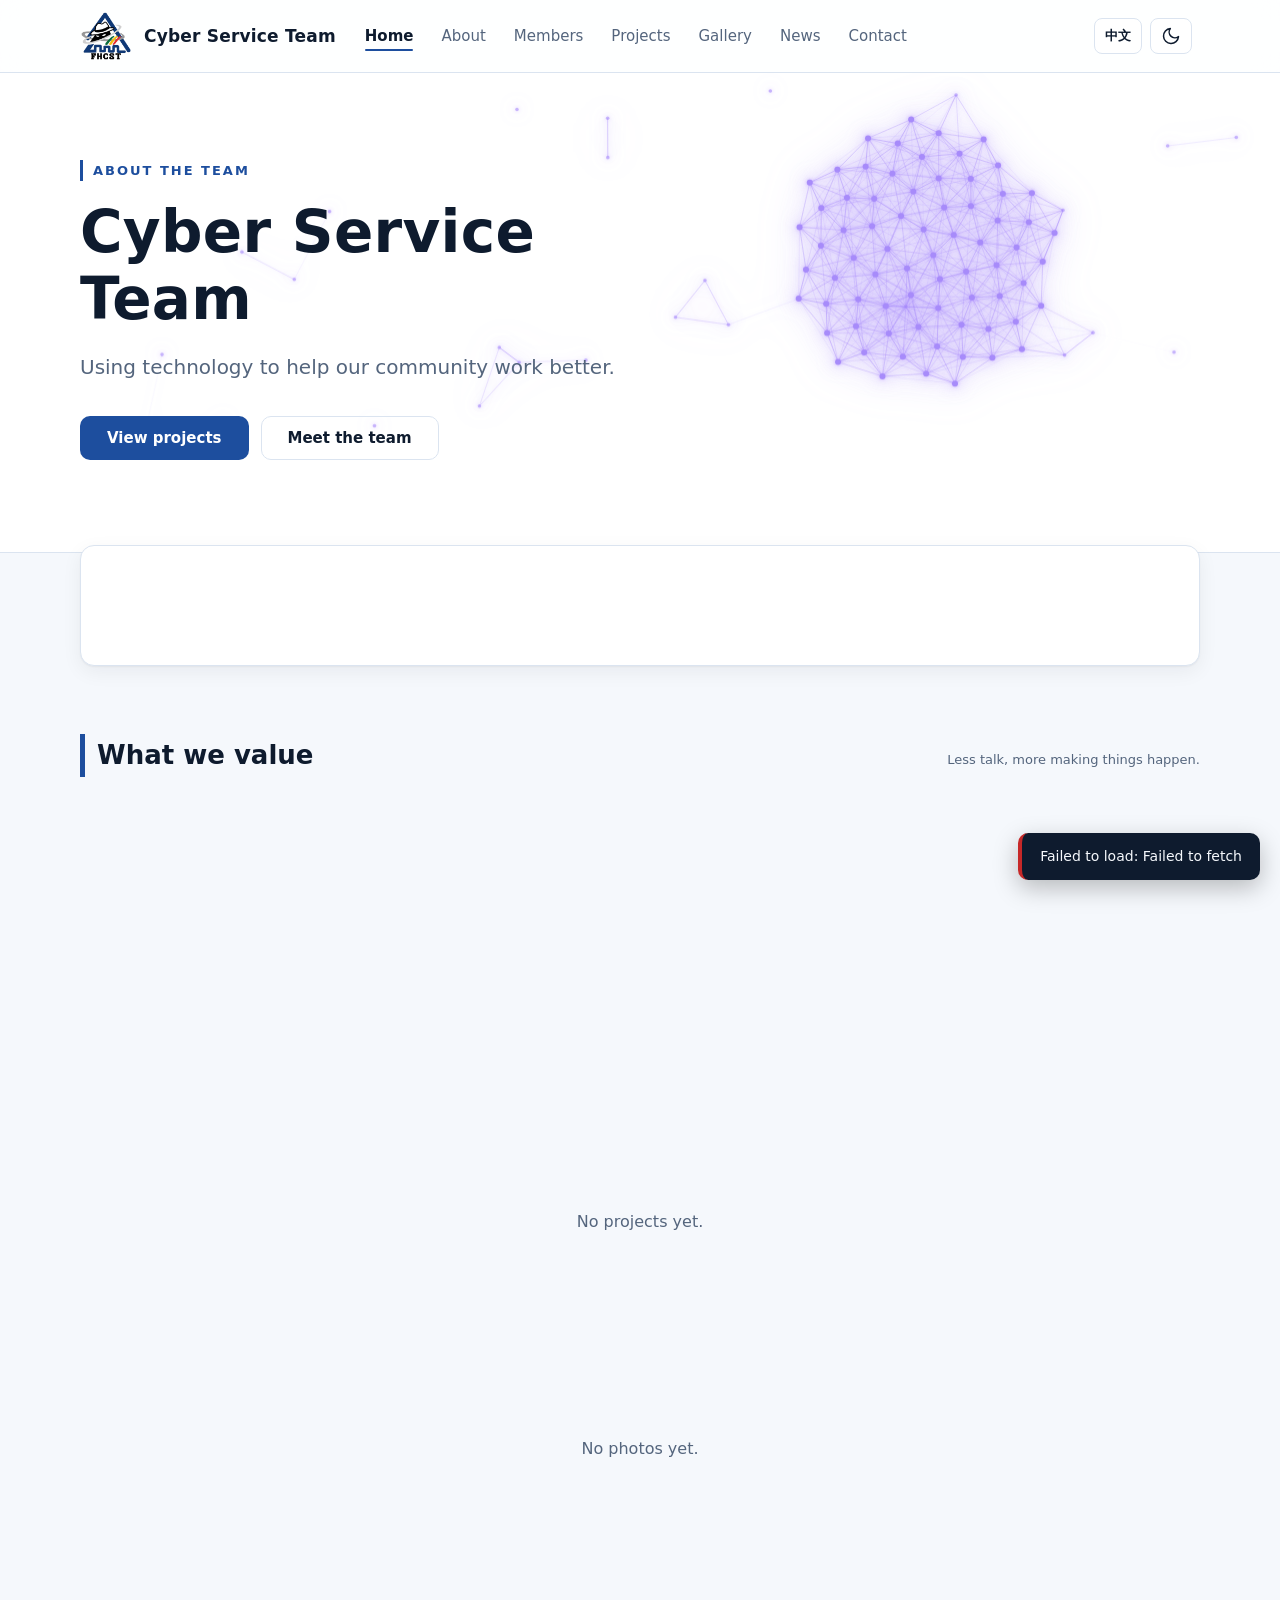
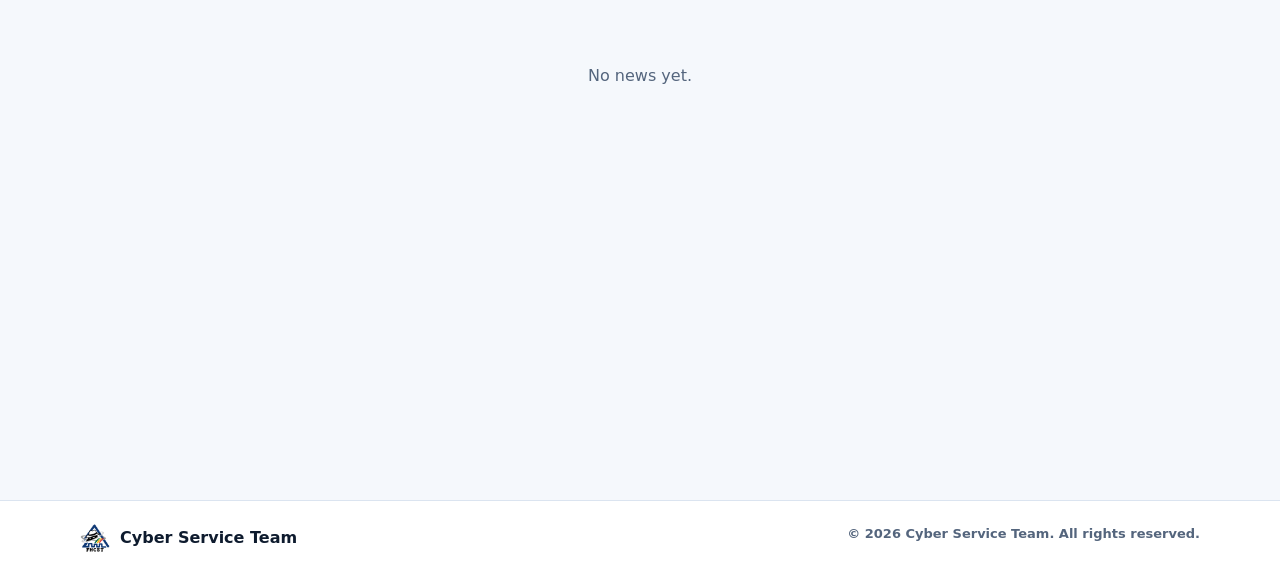
==== commit c4e2a1ad: "Switch to new OAuth client ID in cst-intro project The previous client ID belonged to a project we n" ====
--- a/docs/index.html
+++ b/docs/index.html
@@ -297,7 +297,7 @@
 
   <div class="toast-box" id="toast-box" aria-live="polite"></div>
 
-  <script src="config.js?v=2045615661"></script>
+  <script src="config.js?v=366a29071d"></script>
   <script src="app.js?v=21e61d7197"></script>
 </body>
 </html>
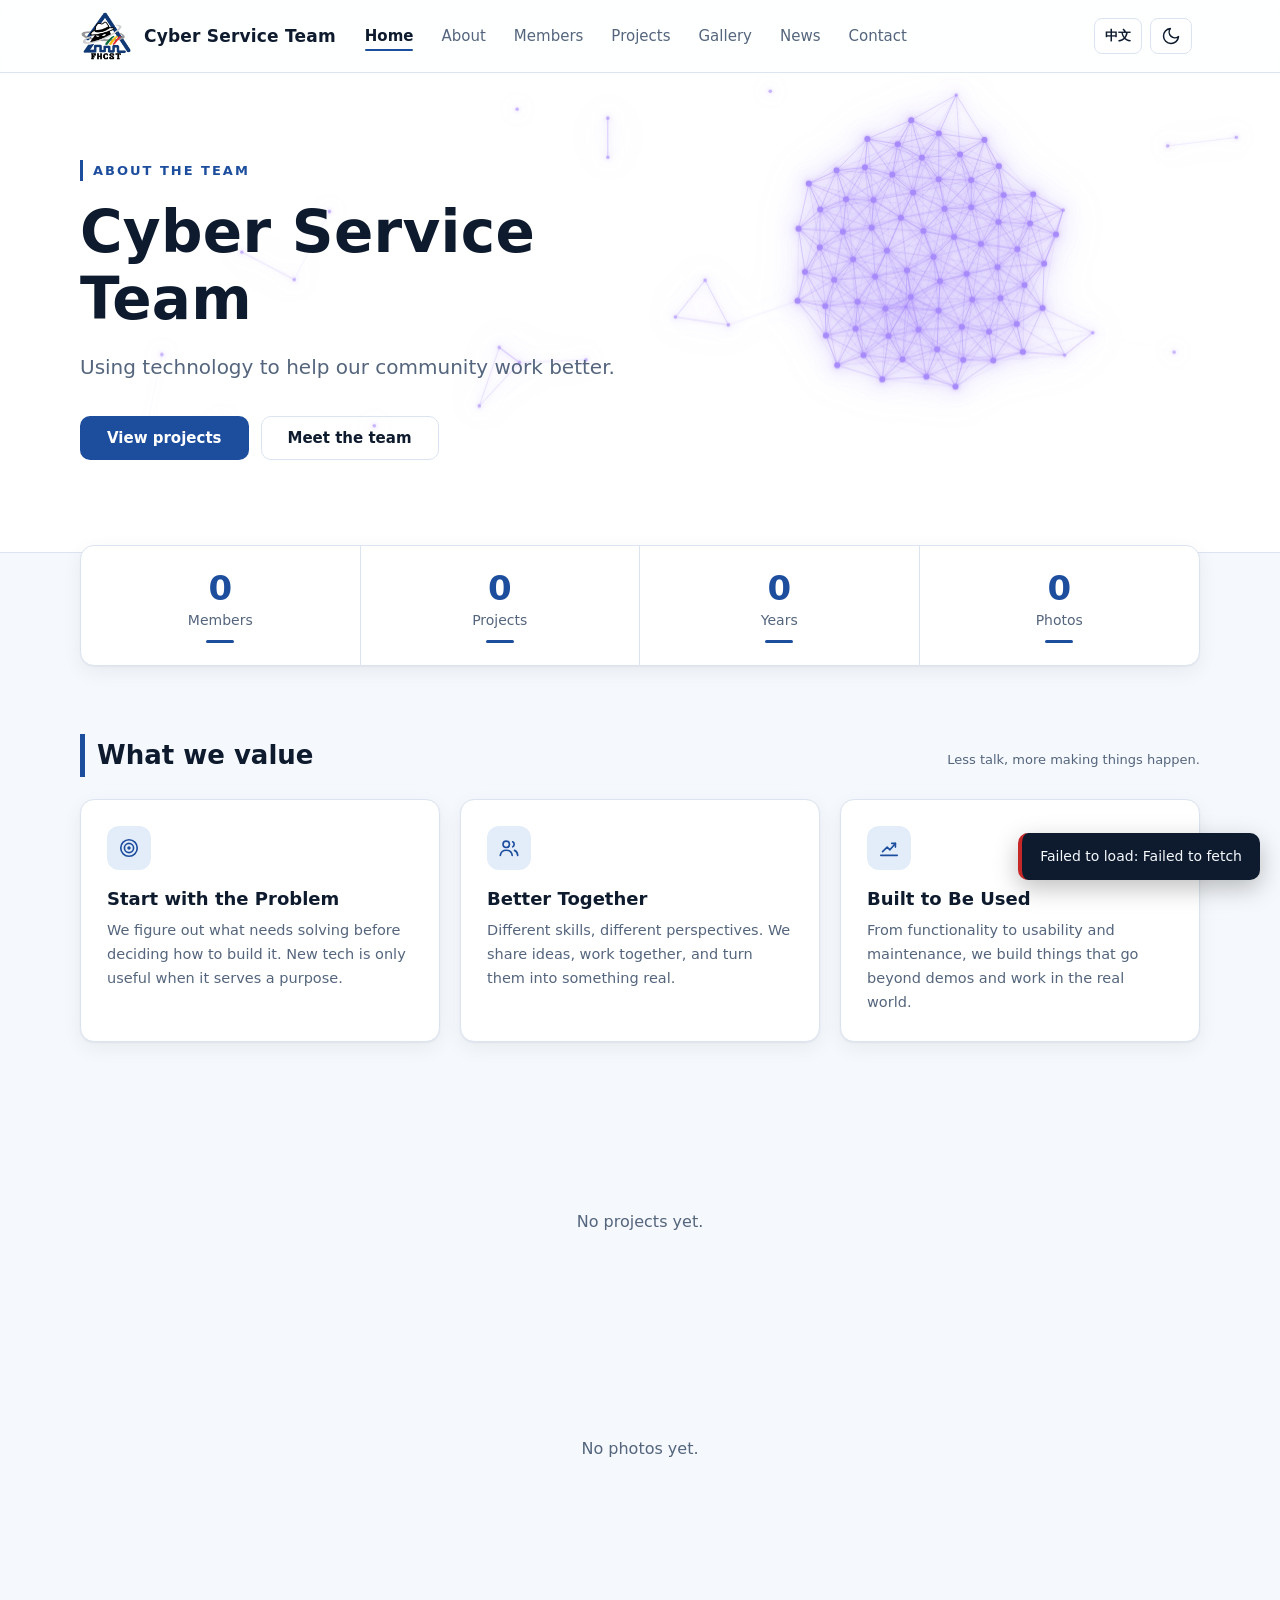
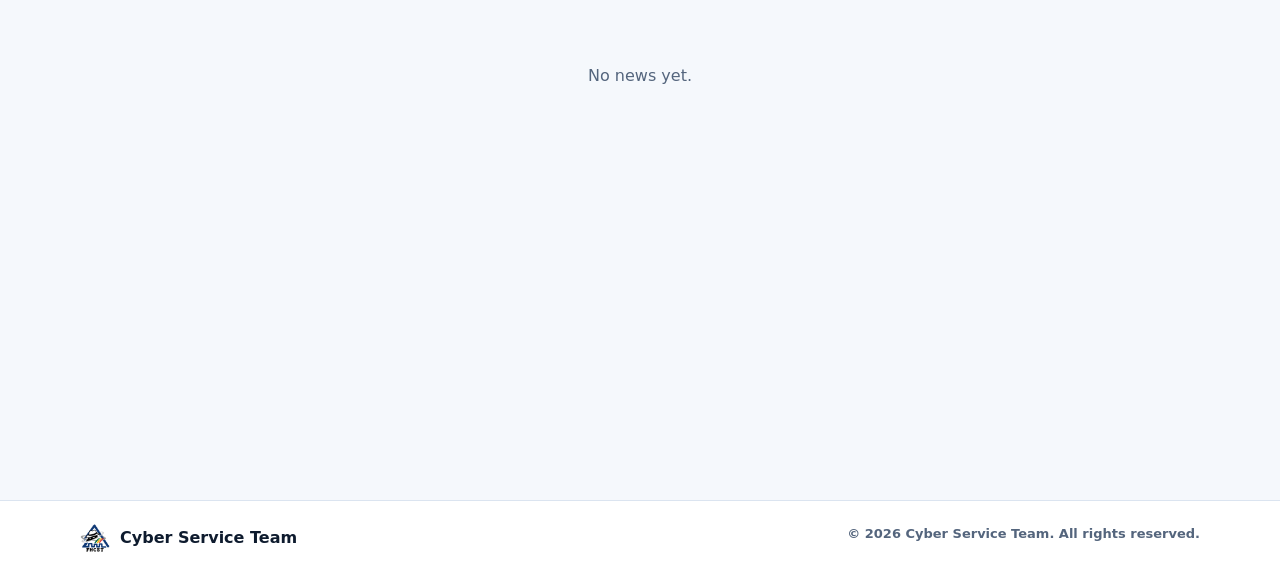
==== commit cb769ce5: "Send origin-only referrer so Google Sign-In can verify the site With referrer set to no-referrer, th" ====
--- a/docs/index.html
+++ b/docs/index.html
@@ -3,7 +3,7 @@
 <head>
   <meta charset="utf-8">
   <meta name="viewport" content="width=device-width, initial-scale=1">
-  <meta name="referrer" content="no-referrer">
+  <meta name="referrer" content="strict-origin">
   <!-- 內容安全政策：只允許自己的腳本、Google 登入、以及 Apps Script API。
        若你的網域伺服器能設定 HTTP 標頭，建議同時在伺服器端設定（見 README）。 -->
   <meta http-equiv="Content-Security-Policy" content="default-src 'none'; script-src 'self' https://accounts.google.com/gsi/client; style-src 'self' https://accounts.google.com/gsi/style 'sha256-RU4sU0AaS8IBGZx8XrGt/pa9A5SLA3dQszGeqT5L3Kw='; img-src 'self' data: blob: https://lh3.googleusercontent.com; connect-src https://script.google.com https://script.googleusercontent.com https://accounts.google.com/gsi/; frame-src https://accounts.google.com/gsi/; form-action 'none'; base-uri 'none'; object-src 'none'">
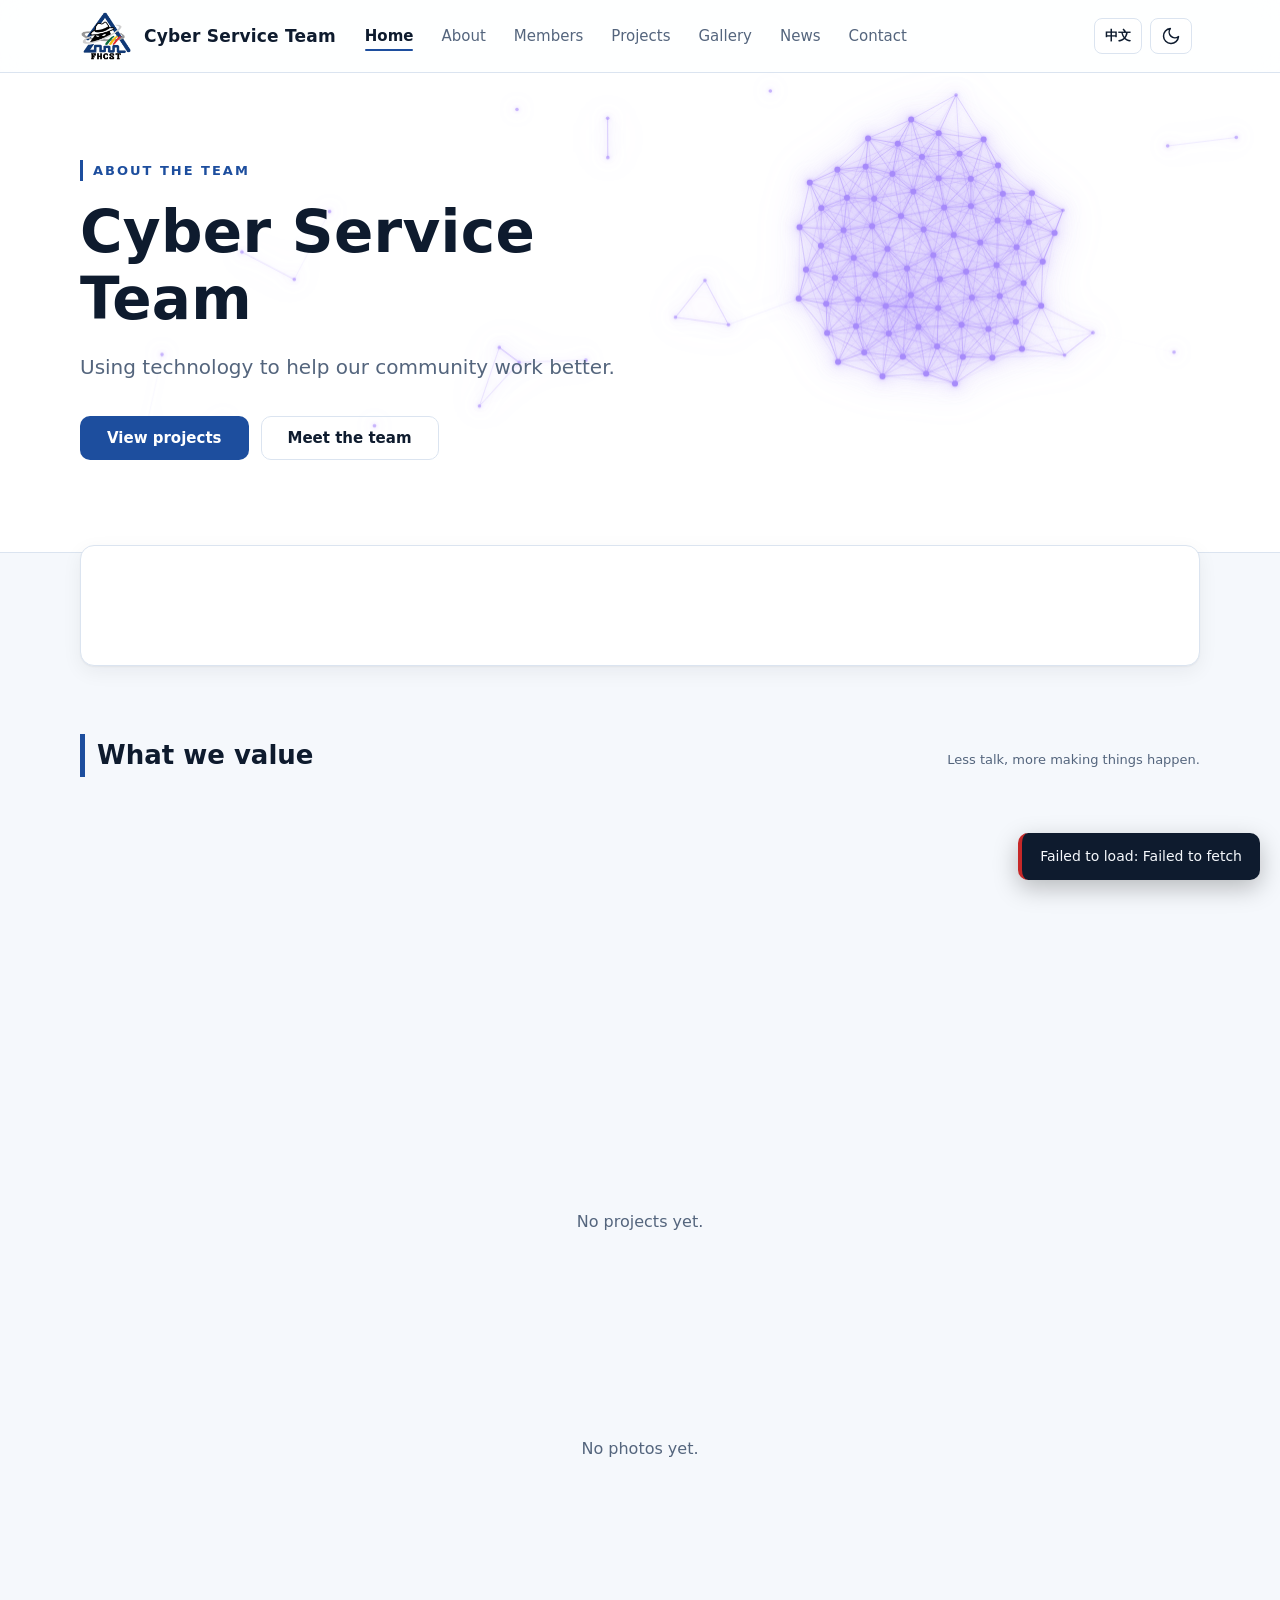
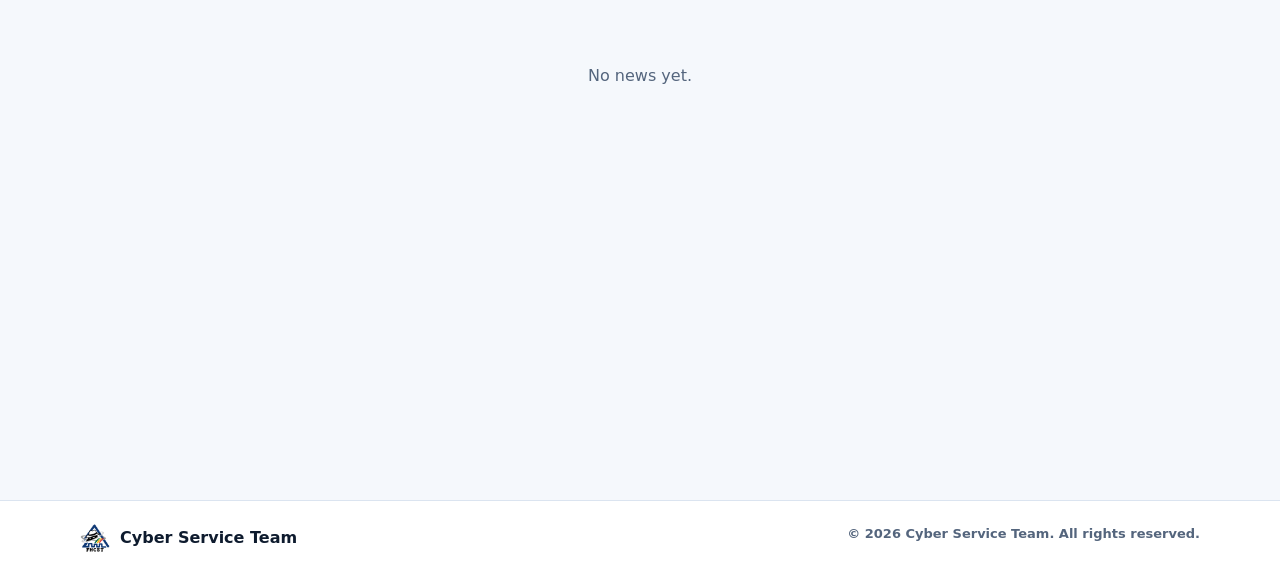
==== commit cd4f58ba: "Blend Google sign-in button into the header Keep the GSI iframe transparent in dark mode (color-sche" ====
--- a/docs/index.html
+++ b/docs/index.html
@@ -9,7 +9,7 @@
   <meta http-equiv="Content-Security-Policy" content="default-src 'none'; script-src 'self' https://accounts.google.com/gsi/client; style-src 'self' https://accounts.google.com/gsi/style 'sha256-RU4sU0AaS8IBGZx8XrGt/pa9A5SLA3dQszGeqT5L3Kw='; img-src 'self' data: blob: https://lh3.googleusercontent.com; connect-src https://script.google.com https://script.googleusercontent.com https://accounts.google.com/gsi/; frame-src https://accounts.google.com/gsi/; form-action 'none'; base-uri 'none'; object-src 'none'">
   <title>團隊介紹</title>
   <link rel="icon" type="image/png" href="favicon.png">
-  <link rel="stylesheet" href="style.css?v=8f4352ea60">
+  <link rel="stylesheet" href="style.css?v=9d6f3aaf97">
   <script src="theme-init.js?v=239436a4cf"></script>
 </head>
 <body>
@@ -298,6 +298,6 @@
   <div class="toast-box" id="toast-box" aria-live="polite"></div>
 
   <script src="config.js?v=366a29071d"></script>
-  <script src="app.js?v=21e61d7197"></script>
+  <script src="app.js?v=f8dcb48f7e"></script>
 </body>
 </html>
--- a/docs/style.css
+++ b/docs/style.css
@@ -71,7 +71,9 @@
 :root[data-theme="dark"] .ic-moon{display:none}
 .login-area{display:flex;align-items:center;gap:8px}
 .user-info{font-size:13px;color:var(--muted);max-width:220px;overflow:hidden;text-overflow:ellipsis;white-space:nowrap}
-#g-signin{min-height:34px;display:flex;align-items:center}
+/* Google 按鈕的 iframe 是淺色文件；外層若是 dark，Chrome 會替 iframe 墊一塊白底。設成 light 讓 iframe 保持透明。 */
+#g-signin{min-height:34px;display:flex;align-items:center;color-scheme:light}
+#g-signin iframe{border-radius:8px}
 
 /* ---------- Layout ---------- */
 main:focus{outline:none}
